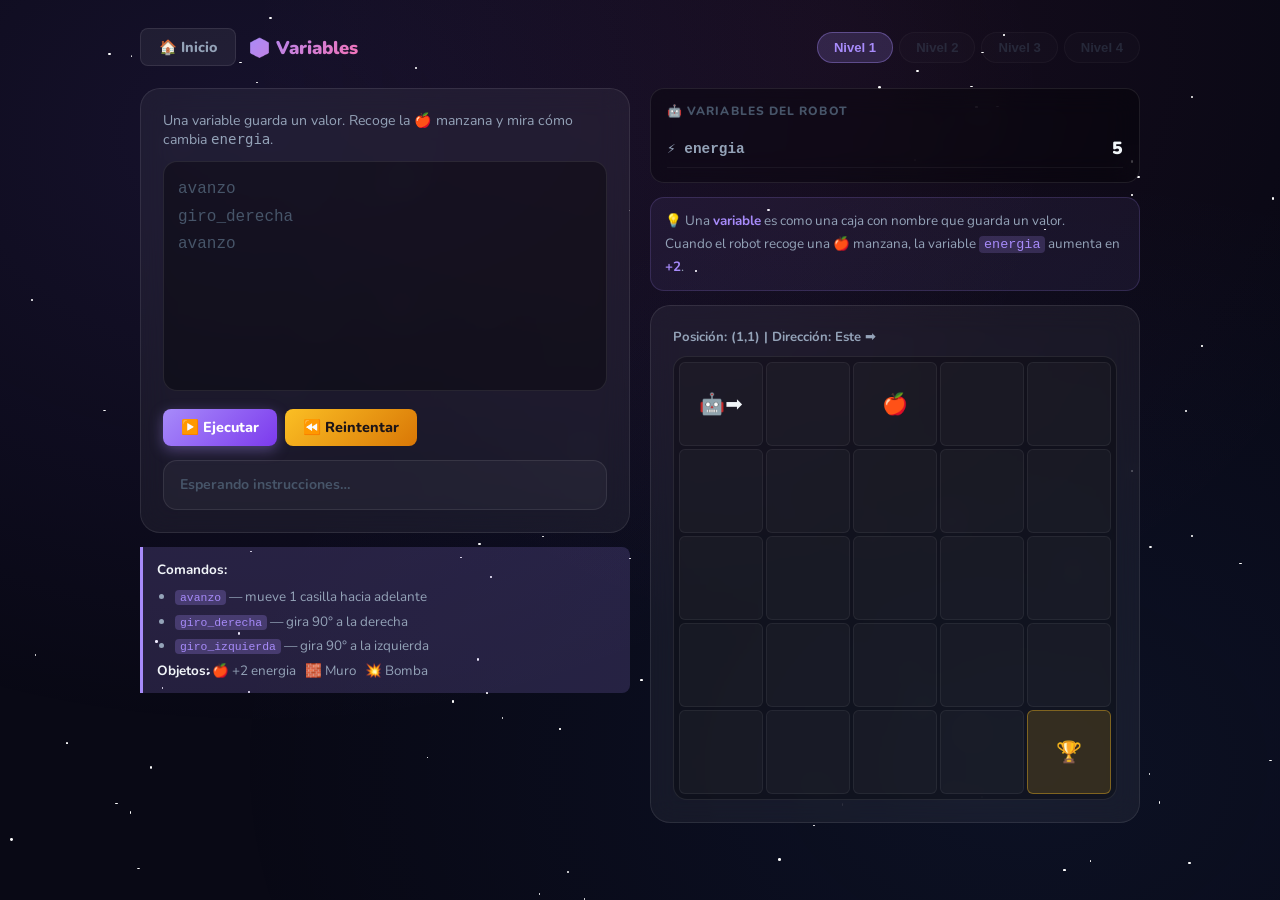
==== apps/variables.html @ 924c5dc8 "v1" ====
<!DOCTYPE html>
<html lang="es">
<head>
  <meta charset="UTF-8" />
  <meta name="viewport" content="width=device-width, initial-scale=1.0"/>
  <meta name="description" content="Variables – Aprende cómo los programas guardan información como energía, llaves y monedas.">
  <title>📦 Variables – Mundo Sofi</title>
  <link rel="stylesheet" href="../assets/style.css">
  <style>
    body { display: flex; flex-direction: column; align-items: center; }

    /* ─── Right column: stacked (stats + concept + grid) ─── */
    .vars-right {
      flex: 1; min-width: 0;
      display: flex; flex-direction: column; gap: 14px;
    }

    /* Stat value colour helpers */
    .e-bar-full   { background: var(--green); }
    .e-bar-mid    { background: var(--yellow); }
    .e-bar-low    { background: var(--red); }

    /* ─── Locked-goal indicator ─── */
    .cell.c-locked-goal {
      background: rgba(100,116,139,.35);
      border-color: rgba(100,116,139,.5);
      animation: none;
    }
  </style>
</head>
<body>
  <div class="stars-bg" id="stars"></div>

  <div class="page">

    <!-- ── Top Navigation ── -->
    <nav class="top-nav">
      <a href="../index.html" class="btn btn-ghost">🏠 Inicio</a>
      <h1><span class="gradient-text">📦 Variables</span></h1>
      <div class="level-tabs" id="levelTabs"></div>
    </nav>

    <!-- ── Game Layout ── -->
    <div class="game-layout">

      <!-- LEFT: Editor -->
      <div class="game-left">
        <div class="card">
          <p style="font-size:.88rem;color:var(--text-mid);margin-bottom:12px;" id="levelDesc">Cargando nivel…</p>
          <textarea class="code-editor" id="code" placeholder="avanzo&#10;giro_derecha&#10;avanzo"></textarea>
          <div style="display:flex;gap:8px;margin-top:12px;flex-wrap:wrap;">
            <button class="btn btn-primary" onclick="runProgram()">▶️ Ejecutar</button>
            <button class="btn btn-yellow"  onclick="retryLevel()">⏪ Reintentar</button>
          </div>
          <div style="margin-top:14px;" class="log" id="log">Esperando instrucciones…</div>
        </div>

        <!-- Commands help -->
        <div class="help" id="helpBox"></div>
      </div>

      <!-- RIGHT: Stats + Concept + Grid -->
      <div class="vars-right">

        <!-- Stats Panel -->
        <div class="card stats-panel" id="statsPanel">
          <div class="stats-title">🤖 Variables del Robot</div>

          <!-- energia -->
          <div class="stat-row">
            <div class="stat-label">⚡ energia</div>
            <div class="stat-val" id="sv-energia">–</div>
          </div>
          <div class="energy-bar-wrap" id="energyBarWrap" style="display:none;">
            <div class="energy-bar e-bar-full" id="energyBar" style="width:100%"></div>
          </div>

          <!-- llaves -->
          <div class="stat-row" id="row-llaves" style="display:none;">
            <div class="stat-label">🔑 llaves</div>
            <div class="stat-val" id="sv-llaves">0</div>
          </div>

          <!-- monedas -->
          <div class="stat-row" id="row-monedas" style="display:none;">
            <div class="stat-label">💰 monedas</div>
            <div class="stat-val" id="sv-monedas">0</div>
          </div>

        </div>

        <!-- Concept explanation -->
        <div class="concept-box" id="conceptBox"></div>

        <!-- Board -->
        <div class="card">
          <p class="robot-info" id="robotInfo">Posición: (1,1) | Dirección: Este ➡️</p>
          <div style="margin-top:10px;" class="grid-wrap" id="grid"></div>
        </div>

      </div>
    </div>
  </div>

  <!-- ── Win Celebration ── -->
  <div class="celebration" id="celebration">
    <div class="celebration-card">
      <span class="celebration-emoji">⭐</span>
      <div class="celebration-title" id="celebTitle">¡Nivel Completado!</div>
      <div class="celebration-sub"   id="celebSub">¡Fantástico!</div>
      <div class="celebration-btns">
        <button class="btn btn-green" id="celebNext" onclick="nextLevel()">Siguiente nivel ›</button>
        <button class="btn btn-ghost" onclick="closeCelebration()">Jugar otra vez</button>
      </div>
    </div>
  </div>

  <script src="../assets/progress.js"></script>
  <script>
    // ═══════════════════════════════════════════════════
    //  Stars
    // ═══════════════════════════════════════════════════
    (() => {
      const c = document.getElementById('stars');
      for (let i = 0; i < 100; i++) {
        const s = document.createElement('div');
        s.className = 'star';
        s.style.cssText = `
          left:${Math.random()*100}%;top:${Math.random()*100}%;
          --dur:${(2+Math.random()*4).toFixed(1)}s;--dly:${(-Math.random()*4).toFixed(1)}s;
          width:${(1+Math.random()*2).toFixed(1)}px;height:${(1+Math.random()*2).toFixed(1)}px;
        `;
        c.appendChild(s);
      }
    })();

    // ═══════════════════════════════════════════════════
    //  Level Definitions  (fixed maps)
    // ═══════════════════════════════════════════════════
    // Map format: 2D array [row][col]
    // Cell values: null | 'apple' | 'key' | 'coin' | 'wall' | 'bomb'
    // Robot starts at {row:0, col:0} facing East (dir=1)

    const LEVELS = [
      // ─────────────────────────────────────────────
      // Level 1 — "¿Qué es una Variable?"
      // ─────────────────────────────────────────────
      {
        num:  1,
        name: '1 – ¿Qué es una Variable?',
        desc: 'Una variable guarda un valor. Recoge la 🍎 manzana y mira cómo cambia <code>energia</code>.',
        grid: 5,
        goal: { row: 4, col: 4 },
        energyStart: 5,
        energyCost: false,       // No energy per move yet
        needsKey:   false,
        objects: [
          { row: 0, col: 2, type: 'apple' }, // right in the path!
        ],
        walls: [],
        bombs: [],
        concept: '💡 Una <strong>variable</strong> es como una caja con nombre que guarda un valor.<br>Cuando el robot recoge una 🍎 manzana, la variable <code>energia</code> aumenta en <strong>+2</strong>.',
        showLlaves:  false,
        showMonedas: false,
        showEnergyBar: false,
      },
      // ─────────────────────────────────────────────
      // Level 2 — "Las Variables Cambian"
      // ─────────────────────────────────────────────
      {
        num:  2,
        name: '2 – Las Variables Cambian',
        desc: 'Cada movimiento cuesta <strong>−1 energia</strong>. ¡Recoge manzanas para no quedarte sin energía!',
        grid: 6,
        goal: { row: 5, col: 5 },
        energyStart: 8,
        energyCost: true,
        needsKey: false,
        objects: [
          { row: 2, col: 1, type: 'apple' }, // on the way south
          { row: 3, col: 4, type: 'apple' }, // detour east
        ],
        walls: [
          { row: 1, col: 4 },
          { row: 4, col: 2 },
        ],
        bombs: [],
        concept: '💡 Las variables <strong>cambian</strong> durante el programa.<br>Cada <code>avanzo</code> hace <code>energia -= 1</code>. Si llega a 0, ¡el robot para!<br>Las manzanas 🍎 dan <strong>+2 energia</strong>.',
        showLlaves:  false,
        showMonedas: false,
        showEnergyBar: true,
      },
      // ─────────────────────────────────────────────
      // Level 3 — "Necesitas una Llave"
      // ─────────────────────────────────────────────
      {
        num:  3,
        name: '3 – ¡Necesitas una Llave!',
        desc: 'La meta está cerrada 🔒. Busca la 🔑 llave para poder entrar.',
        grid: 6,
        goal: { row: 5, col: 5 },
        energyStart: 12,
        energyCost: true,
        needsKey: true,
        objects: [
          { row: 1, col: 4, type: 'apple' },
          { row: 3, col: 2, type: 'key'   },
        ],
        walls: [
          { row: 2, col: 3 },
          { row: 4, col: 1 },
          { row: 4, col: 2 },
        ],
        bombs: [],
        concept: '💡 Puedes tener <strong>varias variables</strong> a la vez.<br>El robot tiene <code>energia</code> y <code>llaves</code>.<br>La meta 🔒 solo se abre cuando <code>llaves &gt;= 1</code>.',
        showLlaves:  true,
        showMonedas: false,
        showEnergyBar: true,
      },
      // ─────────────────────────────────────────────
      // Level 4 — "¡Recoge Todo!"
      // ─────────────────────────────────────────────
      {
        num:  4,
        name: '4 – ¡Estrategia Total!',
        desc: 'Llaves para la meta, manzanas para la energía, y monedas como bonus. ¡Planea tu ruta!',
        grid: 7,
        goal: { row: 6, col: 6 },
        energyStart: 14,
        energyCost: true,
        needsKey: true,
        objects: [
          { row: 1, col: 2, type: 'apple' },
          { row: 3, col: 1, type: 'key'   },
          { row: 2, col: 4, type: 'coin'  },
          { row: 4, col: 3, type: 'coin'  },
          { row: 4, col: 5, type: 'coin'  },
          { row: 5, col: 2, type: 'apple' },
        ],
        walls: [
          { row: 1, col: 4 },
          { row: 3, col: 4 },
          { row: 5, col: 4 },
        ],
        bombs: [
          { row: 2, col: 3 },
        ],
        concept: '💡 Las variables trabajan juntas.<br><code>energia</code> baja con cada paso. <code>llaves</code> te dan acceso a la meta.<br><code>monedas</code> son puntos bonus. ¡Diseña la mejor ruta!',
        showLlaves:  true,
        showMonedas: true,
        showEnergyBar: true,
      },
    ];

    // ═══════════════════════════════════════════════════
    //  Game State
    // ═══════════════════════════════════════════════════
    let currentLevelNum = Math.min(Progress.getLevel('variables') + 1, LEVELS.length);
    let lvl;                    // current LEVELS entry
    let robot   = {};           // { row, col, dir }
    let vars    = {};           // { energia, llaves, monedas }
    let collected = new Set();  // "row-col" of collected objects
    let running = false;

    const DIR_DX   = [0, 1, 0, -1];  // N E S W  → col delta
    const DIR_DY   = [-1, 0, 1, 0];  // N E S W  → row delta
    const DIR_ICON = ['⬆️','➡️','⬇️','⬅️'];
    const DIR_NAME = ['Norte ⬆️','Este ➡️','Sur ⬇️','Oeste ⬅️'];

    const gridEl = document.getElementById('grid');

    // ═══════════════════════════════════════════════════
    //  Map helpers
    // ═══════════════════════════════════════════════════
    function cellId(r, c)     { return `vc-${r}-${c}`; }
    function cellEl(r, c)     { return document.getElementById(cellId(r,c)); }

    function getObjectAt(r, c) {
      if (collected.has(`${r}-${c}`)) return null;
      return lvl.objects.find(o => o.row === r && o.col === c) || null;
    }

    function isWall(r, c) { return lvl.walls.some(w => w.row === r && w.col === c); }
    function isBomb(r, c) { return lvl.bombs.some(b => b.row === r && b.col === c); }
    function isGoal(r, c) { return r === lvl.goal.row && c === lvl.goal.col; }

    // ═══════════════════════════════════════════════════
    //  UI rendering
    // ═══════════════════════════════════════════════════
    function setLog(msg, type) {
      const el = document.getElementById('log');
      el.innerHTML = msg;
      el.className = 'log ' + (type || '');
    }

    function updateStats(newVars, oldVars) {
      ['energia','llaves','monedas'].forEach(k => {
        const el = document.getElementById(`sv-${k}`);
        if (!el) return;
        el.textContent = newVars[k];
        if (newVars[k] !== oldVars[k]) {
          el.classList.remove('up','down');
          void el.offsetWidth; // force reflow
          el.classList.add(newVars[k] > oldVars[k] ? 'up' : 'down');
          setTimeout(() => el.classList.remove('up','down'), 500);
        }
      });

      // Energy bar
      if (lvl.showEnergyBar) {
        const pct  = Math.max(0, newVars.energia / lvl.energyStart * 100);
        const bar  = document.getElementById('energyBar');
        bar.style.width = pct + '%';
        bar.className = 'energy-bar ' + (pct > 55 ? 'e-bar-full' : pct > 25 ? 'e-bar-mid' : 'e-bar-low');
      }
    }

    function showFloatPopup(r, c, text, positive) {
      const el = cellEl(r, c);
      if (!el) return;
      const popup = document.createElement('div');
      popup.className = 'float-popup ' + (positive ? 'pos' : 'neg');
      popup.textContent = text;
      el.appendChild(popup);
      setTimeout(() => popup.remove(), 900);
    }

    function buildBoard() {
      const G = lvl.grid;
      gridEl.style.setProperty('--cols', G);
      gridEl.style.setProperty('--rows', G);
      gridEl.innerHTML = '';

      for (let r = 0; r < G; r++) {
        for (let c = 0; c < G; c++) {
          const cell = document.createElement('div');
          cell.id        = cellId(r, c);
          cell.className = 'cell';
          if (r === 0 && c === 0)              cell.classList.add('c-start');
          else if (isGoal(r, c))               cell.classList.add('c-goal');
          else if (isWall(r, c))               cell.classList.add('c-wall');
          else if (isBomb(r, c))               cell.classList.add('c-bomb');
          gridEl.appendChild(cell);
        }
      }
    }

    function updateBoard() {
      const G = lvl.grid;

      for (let r = 0; r < G; r++) {
        for (let c = 0; c < G; c++) {
          const el = cellEl(r, c);
          if (!el) continue;

          // ── Robot ──
          if (r === robot.row && c === robot.col) {
            el.className   = 'cell';
            el.textContent = `🤖${DIR_ICON[robot.dir]}`;
            continue;
          }

          // ── Goal ──
          if (isGoal(r, c)) {
            const locked = lvl.needsKey && vars.llaves < 1;
            el.className   = 'cell ' + (locked ? 'c-locked-goal' : 'c-goal');
            el.textContent = locked ? '🔒' : '🏆';
            continue;
          }

          // ── Start ──
          if (r === 0 && c === 0) {
            el.className   = 'cell c-start';
            el.textContent = '🏁';
            continue;
          }

          // ── Walls ──
          if (isWall(r, c)) {
            el.className   = 'cell c-wall';
            el.textContent = '🧱';
            continue;
          }

          // ── Bombs ──
          if (isBomb(r, c)) {
            el.className   = 'cell c-bomb';
            el.textContent = '💥';
            continue;
          }

          // ── Collectibles ──
          const obj = getObjectAt(r, c);
          if (obj) {
            const emojis   = { apple:'🍎', key:'🔑', coin:'💰' };
            const animCls  = { apple:' c-apple', key:' c-key', coin:' c-coin' };
            el.className   = 'cell' + (animCls[obj.type] || '');
            el.textContent = emojis[obj.type];
          } else {
            el.className   = 'cell';
            el.textContent = '';
          }
        }
      }

      document.getElementById('robotInfo').textContent =
        `Posición: (${robot.col+1},${robot.row+1}) | Dirección: ${DIR_NAME[robot.dir]}`;
    }

    // ═══════════════════════════════════════════════════
    //  Stats panel setup per level
    // ═══════════════════════════════════════════════════
    function setupStatsPanel() {
      document.getElementById('energyBarWrap').style.display = lvl.showEnergyBar ? 'block' : 'none';
      document.getElementById('row-llaves').style.display    = lvl.showLlaves    ? 'flex'  : 'none';
      document.getElementById('row-monedas').style.display   = lvl.showMonedas   ? 'flex'  : 'none';
    }

    // ═══════════════════════════════════════════════════
    //  Level Loading
    // ═══════════════════════════════════════════════════
    function loadLevel(n) {
      currentLevelNum = n;
      lvl             = LEVELS[n - 1];
      running         = false;
      collected       = new Set();

      robot = { row: 0, col: 0, dir: 1 };
      vars  = { energia: lvl.energyStart, llaves: 0, monedas: 0 };

      document.getElementById('levelDesc').innerHTML = lvl.desc;
      document.getElementById('code').value          = '';
      document.getElementById('conceptBox').innerHTML = lvl.concept;

      setupStatsPanel();
      updateStats(vars, vars);
      renderHelp();
      renderLevelTabs();
      buildBoard();
      updateBoard();
      setLog('Esperando instrucciones…');
    }

    function switchLevel(n) {
      const maxPlay = Math.min(Progress.getLevel('variables') + 1, LEVELS.length);
      if (n > maxPlay) return;
      loadLevel(n);
    }

    function retryLevel() {
      running   = false;
      collected = new Set();
      robot     = { row: 0, col: 0, dir: 1 };
      vars      = { energia: lvl.energyStart, llaves: 0, monedas: 0 };
      updateStats(vars, vars);
      buildBoard();
      updateBoard();
      setLog('Robot devuelto al inicio. ¡Inténtalo de nuevo!', 'status');
    }

    // ═══════════════════════════════════════════════════
    //  Help Box
    // ═══════════════════════════════════════════════════
    function renderHelp() {
      document.getElementById('helpBox').innerHTML = `
        <strong>Comandos:</strong>
        <ul>
          <li><code>avanzo</code> — mueve 1 casilla hacia adelante${lvl.energyCost ? ' <em>(−1 energia)</em>' : ''}</li>
          <li><code>giro_derecha</code> — gira 90° a la derecha</li>
          <li><code>giro_izquierda</code> — gira 90° a la izquierda</li>
        </ul>
        <strong>Objetos:</strong>
        🍎 +2 energia &nbsp;
        ${lvl.showLlaves  ? '🔑 +1 llave &nbsp;' : ''}
        ${lvl.showMonedas ? '💰 +1 moneda &nbsp;' : ''}
        🧱 Muro &nbsp; 💥 Bomba
      `;
    }

    // ═══════════════════════════════════════════════════
    //  Level Tabs
    // ═══════════════════════════════════════════════════
    function renderLevelTabs() {
      const tabs    = document.getElementById('levelTabs');
      const maxPlay = Math.min(Progress.getLevel('variables') + 1, LEVELS.length);
      tabs.innerHTML = '';
      LEVELS.forEach(l => {
        const done   = Progress.getLevel('variables') >= l.num;
        const locked = l.num > maxPlay;
        const btn    = document.createElement('button');
        btn.className = 'level-tab'
          + (l.num === currentLevelNum ? ' active' : '')
          + (done   ? ' done' : '')
          + (locked ? ' locked-tab' : '');
        btn.textContent = `Nivel ${l.num}${done ? ' ✓' : ''}`;
        if (!locked) btn.onclick = () => switchLevel(l.num);
        tabs.appendChild(btn);
      });
    }

    // ═══════════════════════════════════════════════════
    //  Run Program
    // ═══════════════════════════════════════════════════
    async function runProgram() {
      if (running) return;

      // Reset robot and vars
      collected = new Set();
      robot     = { row: 0, col: 0, dir: 1 };
      vars      = { energia: lvl.energyStart, llaves: 0, monedas: 0 };
      updateStats(vars, vars);
      buildBoard();
      updateBoard();
      await sleep(280);
      running = true;

      const lines = document.getElementById('code').value.toLowerCase().trim().split('\n');
      setLog('⚙️ Ejecutando…', 'status');

      for (let i = 0; i < lines.length; i++) {
        if (!running) return;
        const cmd = lines[i].trim();
        if (!cmd) continue;

        await sleep(500);

        if (cmd === 'avanzo') {
          if (!doMove(1, i+1)) return;
        } else if (cmd === 'giro_derecha') {
          robot.dir = (robot.dir + 1) % 4;
        } else if (cmd === 'giro_izquierda') {
          robot.dir = (robot.dir + 3) % 4;
        } else {
          setLog(`❌ Error línea ${i+1}: "<strong>${cmd}</strong>" no existe.`, 'error');
          running = false;
          return;
        }

        // Check win after every step
        if (robot.row === lvl.goal.row && robot.col === lvl.goal.col) {
          if (lvl.needsKey && vars.llaves < 1) {
            setLog('🔒 ¡Necesitas al menos 1 llave para abrir la meta!', 'error');
            running = false;
            return;
          }
          running = false;
          levelComplete();
          return;
        }

        updateBoard();
      }

      // Final check after all commands
      if (robot.row === lvl.goal.row && robot.col === lvl.goal.col) {
        if (lvl.needsKey && vars.llaves < 1) {
          setLog('🔒 ¡Necesitas al menos 1 llave para abrir la meta!', 'error');
        } else {
          levelComplete();
        }
      } else {
        setLog('🤔 Programa terminado, pero el robot no llegó a la meta.', 'error');
      }
      running = false;
    }

    // ═══════════════════════════════════════════════════
    //  Movement & Collision
    // ═══════════════════════════════════════════════════
    function doMove(steps, lineNum) {
      const nr = robot.row + DIR_DY[robot.dir] * steps;
      const nc = robot.col + DIR_DX[robot.dir] * steps;
      const G  = lvl.grid;

      // Off-grid
      if (nr < 0 || nr >= G || nc < 0 || nc >= G) {
        setLog(`💥 OFF-GRID (línea ${lineNum}): ¡el robot saldría del tablero!`, 'error');
        running = false;
        return false;
      }

      // Wall
      if (isWall(nr, nc)) {
        setLog(`🧱 COLISIÓN (línea ${lineNum}): ¡hay un muro en (${nc+1},${nr+1})!`, 'error');
        running = false;
        return false;
      }

      // Bomb
      if (isBomb(nr, nc)) {
        setLog(`💥 EXPLOSIÓN (línea ${lineNum}): ¡el robot tocó una bomba!`, 'error');
        running = false;
        return false;
      }

      // Move robot
      robot.row = nr;
      robot.col = nc;

      // Energy cost per move
      const old = { ...vars };
      if (lvl.energyCost) {
        vars.energia--;
        if (vars.energia <= 0) {
          vars.energia = 0;
          updateStats(vars, old);
          updateBoard();
          setLog('⚡ ¡Sin energía! El robot se para. Recoge más 🍎 manzanas.', 'error');
          running = false;
          return false;
        }
        updateStats(vars, old);
      }

      // Check collectibles
      const obj = getObjectAt(nr, nc);
      if (obj) {
        const before = { ...vars };
        collected.add(`${nr}-${nc}`);

        switch (obj.type) {
          case 'apple':
            vars.energia = Math.min(vars.energia + 2, lvl.energyStart + 4);
            showFloatPopup(nr, nc, '+2 ⚡', true);
            setLog(`🍎 ¡Recogiste una manzana! <code>energia = ${vars.energia}</code>`, 'status');
            break;
          case 'key':
            vars.llaves++;
            showFloatPopup(nr, nc, '+1 🔑', true);
            setLog(`🔑 ¡Recogiste una llave! <code>llaves = ${vars.llaves}</code>`, 'status');
            break;
          case 'coin':
            vars.monedas++;
            showFloatPopup(nr, nc, '+1 💰', true);
            setLog(`💰 ¡Moneda recogida! <code>monedas = ${vars.monedas}</code>`, 'status');
            break;
        }
        updateStats(vars, before);
      }

      updateBoard();
      return true;
    }

    // ═══════════════════════════════════════════════════
    //  Level Complete
    // ═══════════════════════════════════════════════════
    function levelComplete() {
      Progress.setLevel('variables', currentLevelNum);
      const isLast = currentLevelNum === LEVELS.length;

      let sub = `¡Llegaste a la meta con ${vars.energia} de energía!`;
      if (vars.monedas > 0) sub += ` Recogiste ${vars.monedas} 💰.`;
      if (isLast) sub += '<br>🌟 ¡Completaste el mundo de Variables!';

      document.getElementById('celebTitle').textContent = isLast ? '🏆 ¡Experta en Variables!' : '⭐ ¡Nivel Completado!';
      document.getElementById('celebSub').innerHTML = sub;
      document.getElementById('celebNext').style.display = isLast ? 'none' : '';
      document.getElementById('celebration').classList.add('show');
      setLog('🏆 ¡META ALCANZADA!', 'win');
      renderLevelTabs();
    }

    function nextLevel() {
      closeCelebration();
      if (currentLevelNum < LEVELS.length) loadLevel(currentLevelNum + 1);
    }

    function closeCelebration() {
      document.getElementById('celebration').classList.remove('show');
    }

    // ═══════════════════════════════════════════════════
    //  Util
    // ═══════════════════════════════════════════════════
    function sleep(ms) { return new Promise(r => setTimeout(r, ms)); }

    // ─── Init ───
    loadLevel(Math.min(Progress.getLevel('variables') + 1, LEVELS.length));
  </script>
</body>
</html>
---- assets/style.css ----
/* =================================================================
   Sofi Learning Platform — Design System
   Dark cosmic theme with glassmorphism & micro-animations
   ================================================================= */

@import url('https://fonts.googleapis.com/css2?family=Nunito:wght@400;600;700;800;900&display=swap');

/* ─── CSS Custom Properties ─── */
:root {
  --bg: #090915;
  --bg-card: rgba(255, 255, 255, 0.05);
  --bg-input: rgba(0, 0, 0, 0.35);

  --primary: #a78bfa;
  --primary-dim: rgba(167, 139, 250, 0.18);
  --primary-glow: rgba(167, 139, 250, 0.38);

  --green: #34d399;
  --green-dim: rgba(52, 211, 153, 0.18);
  --green-glow: rgba(52, 211, 153, 0.38);

  --yellow: #fbbf24;
  --yellow-dim: rgba(251, 191, 36, 0.15);
  --yellow-glow: rgba(251, 191, 36, 0.38);

  --red: #f87171;
  --red-dim: rgba(248, 113, 113, 0.15);
  --red-glow: rgba(248, 113, 113, 0.35);

  --text: #f1f5f9;
  --text-mid: #94a3b8;
  --text-dim: #475569;

  --border: rgba(255, 255, 255, 0.09);
  --border-bright: rgba(255, 255, 255, 0.2);

  --radius-sm: 8px;
  --radius-md: 14px;
  --radius-lg: 20px;
  --transition: 0.25s ease;
}

/* ─── Reset & Base ─── */
*, *::before, *::after { box-sizing: border-box; margin: 0; padding: 0; }

body {
  font-family: 'Nunito', system-ui, sans-serif;
  background: var(--bg);
  color: var(--text);
  min-height: 100vh;
  overflow-x: hidden;
}

/* Nebula effect painted on body */
body::before {
  content: '';
  position: fixed;
  inset: 0;
  background:
    radial-gradient(ellipse at 20% 15%, rgba(139, 92, 246, 0.10) 0%, transparent 55%),
    radial-gradient(ellipse at 80% 85%, rgba(59, 130, 246, 0.07)  0%, transparent 55%),
    radial-gradient(ellipse at 65% 5%,  rgba(236, 72, 153, 0.06) 0%, transparent 50%);
  pointer-events: none;
  z-index: 0;
}

/* ─── Stars Background ─── */
.stars-bg {
  position: fixed;
  inset: 0;
  pointer-events: none;
  z-index: 0;
  overflow: hidden;
}

.star {
  position: absolute;
  background: #fff;
  border-radius: 50%;
  animation: twinkle var(--dur, 3s) ease-in-out infinite var(--dly, 0s);
}

@keyframes twinkle {
  0%, 100% { opacity: 0.12; transform: scale(1); }
  50%       { opacity: 0.85; transform: scale(1.7); }
}

/* ─── Layout ─── */
.page {
  position: relative;
  z-index: 1;
  max-width: 1040px;
  margin: 0 auto;
  padding: 28px 20px 60px;
}

/* ─── Glass Card ─── */
.card {
  background: var(--bg-card);
  border: 1px solid var(--border);
  border-radius: var(--radius-lg);
  backdrop-filter: blur(14px);
  -webkit-backdrop-filter: blur(14px);
  padding: 22px;
}

/* ─── Buttons ─── */
.btn {
  display: inline-flex; align-items: center; justify-content: center; gap: 6px;
  padding: 11px 18px;
  border: none; border-radius: var(--radius-sm);
  font-family: 'Nunito', sans-serif; font-weight: 800; font-size: 0.9rem;
  cursor: pointer; transition: var(--transition);
  text-decoration: none; line-height: 1;
}
.btn:active { transform: scale(0.97) !important; }

.btn-primary {
  background: linear-gradient(135deg, var(--primary), #7c3aed);
  color: #fff;
  box-shadow: 0 4px 14px var(--primary-glow);
}
.btn-primary:hover { transform: translateY(-2px); box-shadow: 0 7px 22px var(--primary-glow); }

.btn-green {
  background: linear-gradient(135deg, var(--green), #059669);
  color: #fff;
  box-shadow: 0 4px 14px var(--green-glow);
}
.btn-green:hover { transform: translateY(-2px); box-shadow: 0 7px 22px var(--green-glow); }

.btn-yellow {
  background: linear-gradient(135deg, var(--yellow), #d97706);
  color: #1c1417;
}
.btn-yellow:hover { transform: translateY(-2px); }

.btn-ghost {
  background: rgba(255,255,255,0.06);
  color: var(--text-mid);
  border: 1px solid var(--border);
}
.btn-ghost:hover {
  background: rgba(255,255,255,0.11);
  color: var(--text);
  border-color: var(--border-bright);
}

/* ─── Code Editor ─── */
.code-editor {
  width: 100%; height: 230px;
  background: var(--bg-input);
  border: 1.5px solid var(--border);
  border-radius: var(--radius-md);
  padding: 14px;
  font-family: 'Courier New', monospace;
  font-size: 1rem; line-height: 1.7;
  color: var(--text);
  resize: none; outline: none;
  transition: border-color var(--transition), box-shadow var(--transition);
}
.code-editor::placeholder { color: var(--text-dim); }
.code-editor:focus {
  border-color: var(--primary);
  box-shadow: 0 0 0 3px var(--primary-dim);
}

/* ─── Log Box ─── */
.log {
  padding: 12px 16px;
  border-radius: var(--radius-md);
  font-weight: 700; font-size: 0.88rem;
  min-height: 50px;
  border: 1px solid var(--border);
  background: rgba(255,255,255,0.04);
  color: var(--text-dim);
  transition: background var(--transition), border-color var(--transition), color var(--transition);
  display: flex; align-items: center;
}
.log.status { background: var(--green-dim); border-color: var(--green-glow); color: var(--green); }
.log.error  { background: var(--red-dim);   border-color: var(--red-glow);   color: var(--red);   }
.log.win    {
  background: var(--yellow-dim); border-color: var(--yellow-glow); color: var(--yellow);
  animation: logWin 0.4s ease;
}
@keyframes logWin { 0%,100%{transform:scale(1)} 50%{transform:scale(1.02)} }

/* ─── Help Box ─── */
.help {
  background: var(--primary-dim);
  border-left: 3px solid var(--primary);
  border-radius: 0 var(--radius-sm) var(--radius-sm) 0;
  padding: 12px 14px;
  font-size: 0.84rem;
  color: var(--text-mid);
  line-height: 1.6;
}
.help strong { color: var(--text); }
.help code {
  background: rgba(167, 139, 250, 0.25);
  color: var(--primary);
  padding: 1px 5px; border-radius: 4px;
  font-family: 'Courier New', monospace; font-size: 0.85em;
}
.help ul { margin-left: 18px; margin-top: 6px; }
.help li { margin-bottom: 3px; }

/* ─── Game Grid ─── */
.grid-wrap {
  display: grid;
  grid-template-columns: repeat(var(--cols, 8), minmax(0, 1fr));
  grid-template-rows:    repeat(var(--rows, 8), minmax(0, 1fr));
  gap: 3px;
  background: rgba(0, 0, 0, 0.28);
  padding: 5px;
  border-radius: var(--radius-md);
  border: 1px solid var(--border);
  aspect-ratio: 1;
  width: 100%;
}

.cell {
  background: rgba(255, 255, 255, 0.035);
  border: 1px solid rgba(255, 255, 255, 0.055);
  border-radius: 6px;
  display: flex; align-items: center; justify-content: center;
  font-size: clamp(0.72rem, 2.2vw, 1.3rem);
  transition: background 0.15s;
  position: relative;
  overflow: hidden;
  white-space: nowrap;
  user-select: none;
}

.cell.c-start { background: rgba(52, 211, 153, 0.14); border-color: rgba(52, 211, 153, 0.3); }
.cell.c-goal  {
  background: var(--yellow-dim);
  border-color: var(--yellow-glow);
  animation: goalPulse 2.5s ease-in-out infinite;
}
@keyframes goalPulse {
  0%, 100% { box-shadow: inset 0 0 0 0 rgba(251,191,36,.15); }
  50%      { box-shadow: inset 0 0 12px 0 rgba(251,191,36,.2); }
}
.cell.c-wall { background: rgba(100, 116, 139, 0.45); border-color: rgba(100, 116, 139, 0.5); }
.cell.c-bomb { background: var(--red-dim); border-color: var(--red-glow); }
.cell.c-off  {
  background: rgba(248,113,113,0.3) !important;
  border: 2px solid var(--red) !important;
  animation: shake 0.4s ease;
}
@keyframes shake { 0%,100%{transform:translateX(0)} 25%{transform:translateX(-5px)} 75%{transform:translateX(5px)} }

.cell.c-apple { animation: itemBob 2s   ease-in-out infinite; }
.cell.c-key   { animation: itemBob 2.2s ease-in-out infinite 0.3s; }
.cell.c-coin  { animation: itemBob 1.8s ease-in-out infinite 0.15s; }
@keyframes itemBob { 0%,100%{transform:translateY(0)} 50%{transform:translateY(-3px)} }

/* ─── Float Popup (variables game) ─── */
.float-popup {
  position: absolute;
  font-size: 0.78rem; font-weight: 900;
  pointer-events: none;
  animation: floatUp 0.85s ease forwards;
  z-index: 20;
  white-space: nowrap;
  top: 0; left: 50%;
  transform: translateX(-50%);
}
.float-popup.pos { color: var(--green); }
.float-popup.neg { color: var(--red); }
@keyframes floatUp {
  0%   { transform: translateX(-50%) translateY(0);     opacity: 1; }
  100% { transform: translateX(-50%) translateY(-28px); opacity: 0; }
}

/* ─── Stats Panel (variables) ─── */
.stats-panel {
  background: rgba(0, 0, 0, 0.3);
  border: 1px solid var(--border);
  border-radius: var(--radius-md);
  padding: 14px 16px;
}
.stats-title {
  font-size: 0.75rem; font-weight: 800;
  text-transform: uppercase; letter-spacing: 0.09em;
  color: var(--text-dim); margin-bottom: 10px;
}
.stat-row {
  display: flex; align-items: center; justify-content: space-between;
  padding: 7px 0;
  border-bottom: 1px solid rgba(255,255,255,0.05);
}
.stat-row:last-child { border-bottom: none; }
.stat-label {
  display: flex; align-items: center; gap: 7px;
  font-size: 0.9rem; font-weight: 700;
  color: var(--text-mid);
  font-family: 'Courier New', monospace;
}
.stat-val {
  font-size: 1.1rem; font-weight: 900;
  color: var(--text);
  min-width: 30px; text-align: right;
  transition: color 0.25s;
}
.stat-val.up   { color: var(--green); animation: statUp 0.45s ease; }
.stat-val.down { color: var(--red);   animation: statDn 0.45s ease; }
@keyframes statUp { 0%,100%{transform:scale(1)} 40%{transform:scale(1.55)} }
@keyframes statDn { 0%,100%{transform:scale(1)} 40%{transform:scale(0.7)} }

/* Energy bar */
.energy-bar-wrap { margin-top: 5px; background: rgba(255,255,255,0.07); border-radius: 20px; height: 5px; overflow: hidden; }
.energy-bar      { height: 100%; border-radius: 20px; transition: width 0.5s ease, background 0.5s; }

/* ─── Level Tabs ─── */
.level-tabs { display: flex; gap: 6px; flex-wrap: wrap; }
.level-tab {
  padding: 7px 16px;
  border-radius: 50px;
  font-size: 0.82rem; font-weight: 800;
  cursor: pointer;
  border: 1px solid var(--border);
  background: rgba(255,255,255,0.04);
  color: var(--text-dim);
  transition: var(--transition);
  white-space: nowrap;
}
.level-tab:hover { background: rgba(255,255,255,0.09); color: var(--text-mid); }
.level-tab.active {
  background: var(--primary-dim);
  border-color: var(--primary-glow);
  color: var(--primary);
}
.level-tab.done {
  background: var(--green-dim);
  border-color: var(--green-glow);
  color: var(--green);
}
.level-tab.done.active {
  border-color: var(--green);
}
.level-tab.locked-tab {
  opacity: 0.4;
  cursor: not-allowed;
}

/* ─── Concept Box ─── */
.concept-box {
  background: rgba(167, 139, 250, 0.07);
  border: 1px solid rgba(167, 139, 250, 0.18);
  border-radius: var(--radius-md);
  padding: 12px 14px;
  font-size: 0.84rem;
  color: var(--text-mid);
  line-height: 1.65;
}
.concept-box strong { color: var(--primary); }
.concept-box code {
  background: rgba(167, 139, 250, 0.2);
  color: var(--primary);
  padding: 1px 5px; border-radius: 4px;
  font-family: 'Courier New', monospace;
}

/* ─── Top Navigation ─── */
.top-nav {
  display: flex; align-items: center; gap: 12px;
  margin-bottom: 22px;
  flex-wrap: wrap;
}
.top-nav h1 {
  font-size: 1.15rem; font-weight: 900;
  flex: 1;
}
.top-nav .gradient-text {
  background: linear-gradient(135deg, var(--primary), #f472b6);
  -webkit-background-clip: text;
  -webkit-text-fill-color: transparent;
  background-clip: text;
}

/* ─── Game Two-Column Layout ─── */
.game-layout { display: flex; gap: 20px; align-items: flex-start; }
.game-left   { flex: 1; min-width: 0; display: flex; flex-direction: column; gap: 14px; }
.game-right  { flex: 1; min-width: 0; display: flex; flex-direction: column; gap: 14px; }

@media (max-width: 720px) {
  .game-layout { flex-direction: column; }
}

/* ─── Robot Info ─── */
.robot-info {
  font-size: 0.82rem;
  color: var(--text-mid);
  font-weight: 700;
}

/* ─── Win Celebration Modal ─── */
.celebration {
  position: fixed; inset: 0; z-index: 100;
  display: none; align-items: center; justify-content: center;
  background: rgba(0, 0, 0, 0.65);
  backdrop-filter: blur(8px);
}
.celebration.show { display: flex; animation: fadeIn 0.3s ease; }
@keyframes fadeIn { from { opacity: 0; } to { opacity: 1; } }

.celebration-card {
  background: rgba(15, 12, 35, 0.95);
  border: 1px solid rgba(251, 191, 36, 0.4);
  border-radius: 24px;
  padding: 40px 48px;
  text-align: center;
  animation: popIn 0.4s cubic-bezier(0.175, 0.885, 0.32, 1.275);
  max-width: 400px;
  width: 90%;
  box-shadow: 0 0 60px rgba(251, 191, 36, 0.15);
}
@keyframes popIn {
  from { transform: scale(0.6); opacity: 0; }
  to   { transform: scale(1);   opacity: 1; }
}

.celebration-emoji {
  font-size: 3.5rem;
  display: block;
  margin-bottom: 14px;
  animation: celebBounce 0.6s ease infinite alternate;
}
@keyframes celebBounce { from { transform: scale(1); } to { transform: scale(1.18); } }

.celebration-title {
  font-size: 1.6rem; font-weight: 900;
  color: var(--yellow);
  margin-bottom: 8px;
}
.celebration-sub {
  font-size: 0.95rem;
  color: var(--text-mid);
  margin-bottom: 26px;
  line-height: 1.5;
}
.celebration-btns { display: flex; gap: 10px; justify-content: center; flex-wrap: wrap; }

/* ─── Gradient text utility ─── */
.gradient-text {
  background: linear-gradient(135deg, var(--primary) 0%, #f472b6 60%, #60a5fa 100%);
  -webkit-background-clip: text;
  -webkit-text-fill-color: transparent;
  background-clip: text;
}
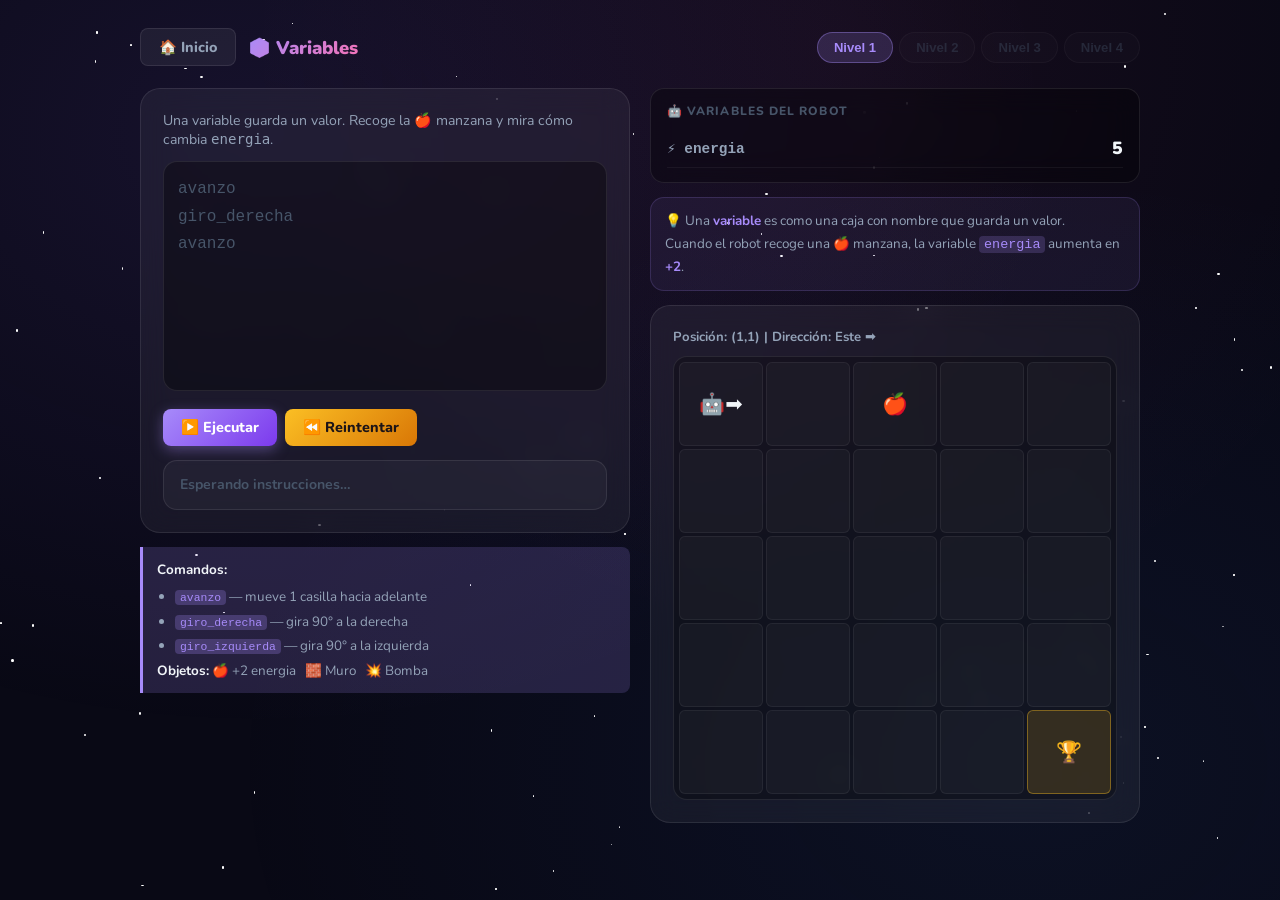
==== commit b7dfec79: "fix desbloqueos" ====
--- a/apps/variables.html
+++ b/apps/variables.html
@@ -649,9 +649,13 @@
       Progress.setLevel('variables', currentLevelNum);
       const isLast = currentLevelNum === LEVELS.length;
 
+      if (isLast) {
+        Progress.unlock('condicionales');
+      }
+
       let sub = `¡Llegaste a la meta con ${vars.energia} de energía!`;
       if (vars.monedas > 0) sub += ` Recogiste ${vars.monedas} 💰.`;
-      if (isLast) sub += '<br>🌟 ¡Completaste el mundo de Variables!';
+      if (isLast) sub += '<br>🌟 ¡Completaste el mundo de Variables! (Mundo de Condicionales desbloqueado)';
 
       document.getElementById('celebTitle').textContent = isLast ? '🏆 ¡Experta en Variables!' : '⭐ ¡Nivel Completado!';
       document.getElementById('celebSub').innerHTML = sub;
